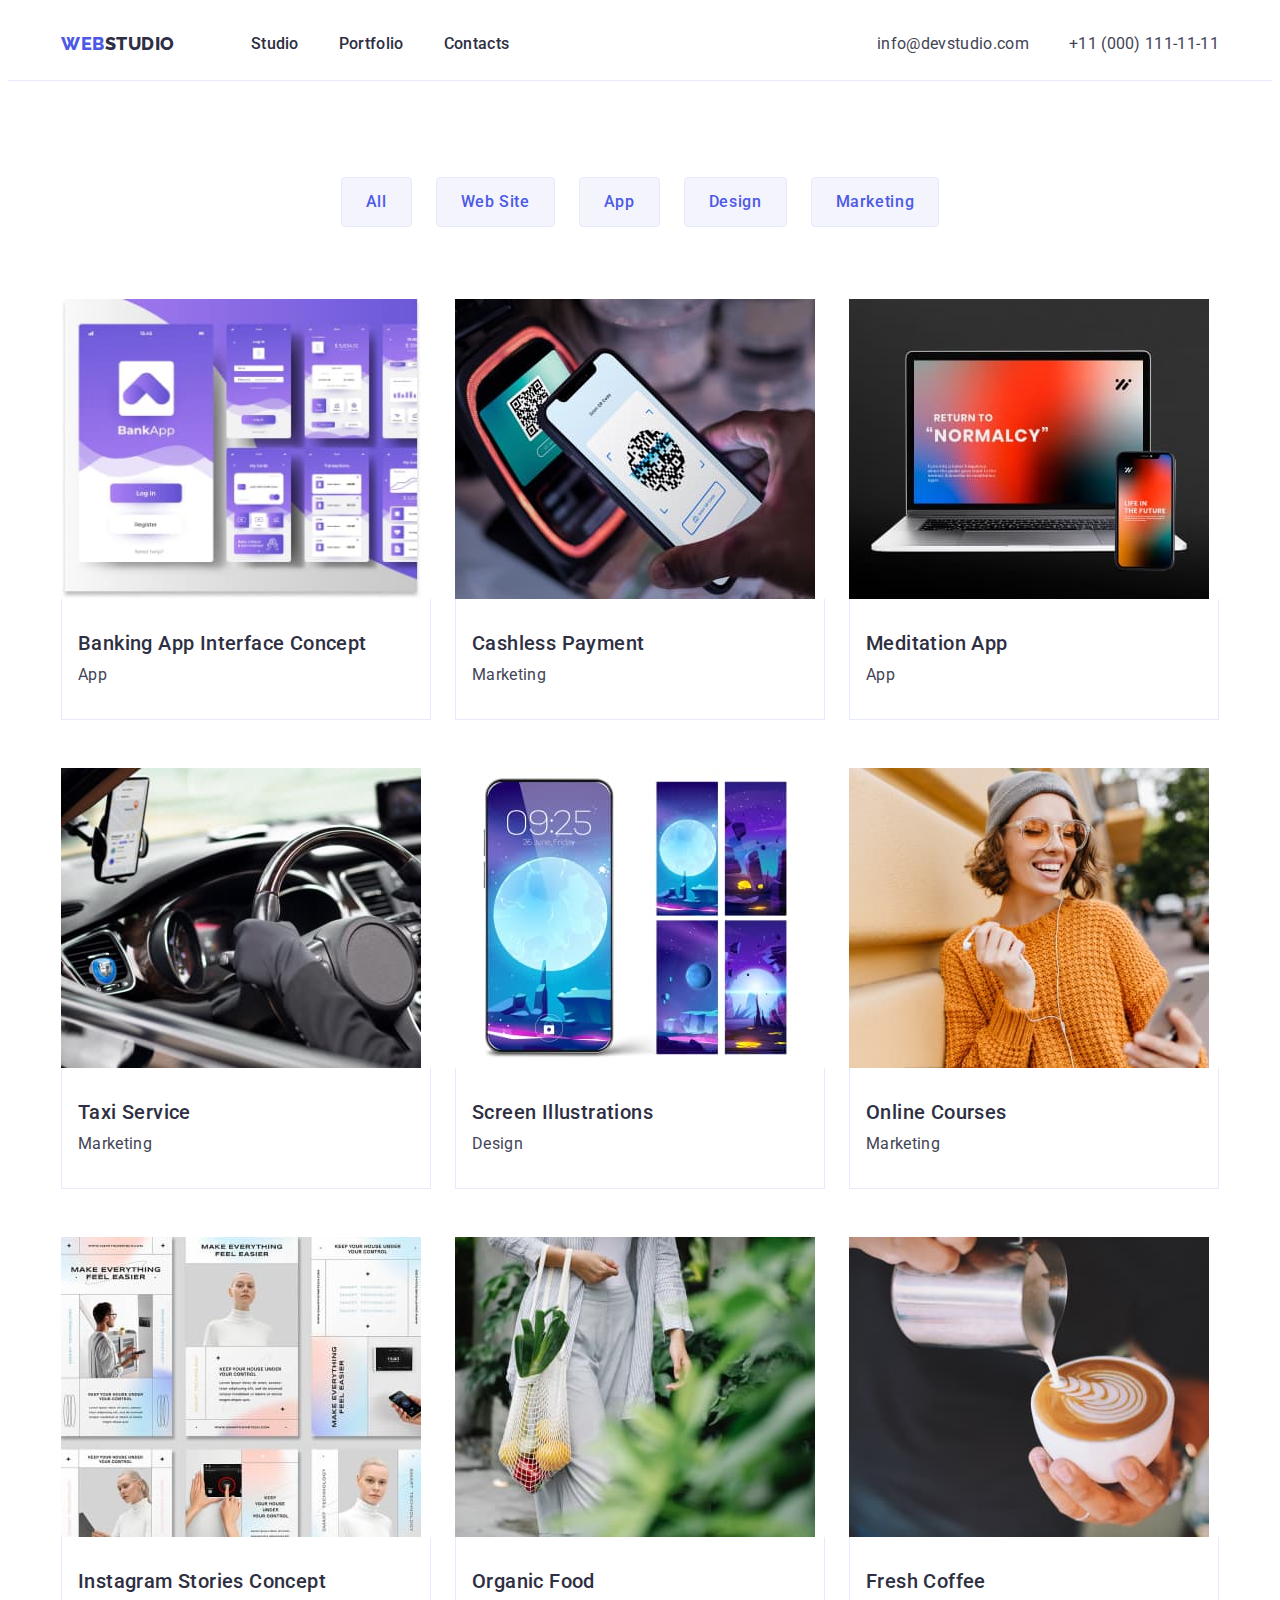
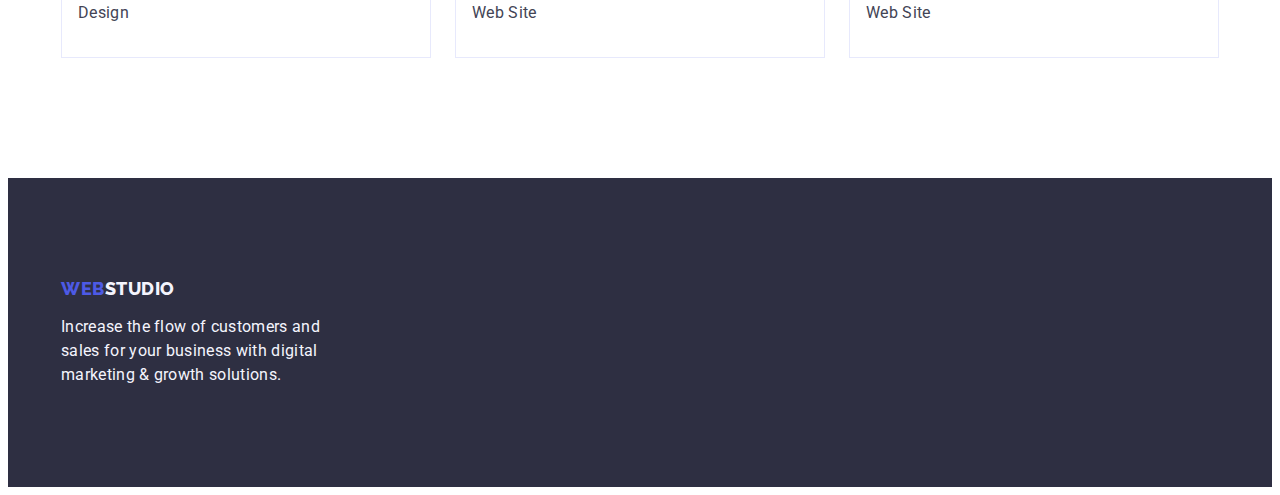
==== portfolio.html @ eef268c7 "Initial commit" ====
<!DOCTYPE html>
<html lang="en">
  <head>
    <meta charset="UTF-8" />
    <meta http-equiv="X-UA-Compatible" content="IE=edge" />
    <meta name="viewport" content="width=device-width, initial-scale=1.0" />
    <title>Document</title>
    <link rel="preconnect" href="https://fonts.googleapis.com" />
    <link rel="preconnect" href="https://fonts.gstatic.com" crossorigin />
    <link
      href="https://fonts.googleapis.com/css2?family=Raleway:wght@800&family=Roboto:wght@400;500;700;900&display=swap"
      rel="stylesheet"
    />
    <link
      href="https://cdnjs.cloudflare.com/ajax/libs/modern-normalize/1.1.0/modern-normalize.min.css"
      rel="stylesheet"
      integrity="sha512-wpPYUAdjBVSE4KJnH1VR1HeZfpl1ub8YT/NKx4PuQ5NmX2tKuGu6U/JRp5y+Y8XG2tV+wKQpNHVUX03MfMFn9Q=="
      crossorigin="anonymous"
      referrerpolicy="no-referrer"
    />
    <link rel="stylesheet" href="./css/styles.css" />
  </head>
  <body>
    <header class="header">
      <div class="container-header container">
        <nav class="navigation">
          <a class="logo link" href="./index.html"
            >Web<span class="logo-header">Studio</span></a
          >
          <ul class="nav-list list">
            <li>
              <a class="nav-link link" href="./index.html">Studio</a>
            </li>
            <li>
              <a class="nav-link link" href="./portfolio.html">Portfolio</a>
            </li>
            <li>
              <a class="nav-link link" href="">Contacts</a>
            </li>
          </ul>
        </nav>
        <address class="address">
          <ul class="list list-address">
            <li>
              <a class="contact-link link" href="mailto:info@devstudio.com"
                >info@devstudio.com</a
              >
            </li>
            <li>
              <a class="contact-link link" href="tel:+110001111111"
                >+11 (000) 111-11-11</a
              >
            </li>
          </ul>
        </address>
      </div>
    </header>

    <main>
      <section class="portfolio">
        <div class="container">
          <div class="section-title-content">
            <h1 hidden class="section-title">Portfolio</h1>
          </div>
          <ul class="list portfolio-list">
            <li><button class="portfolio-btn" type="button">All</button></li>
            <li>
              <button class="portfolio-btn" type="button">Web Site</button>
            </li>
            <li><button class="portfolio-btn" type="button">App</button></li>
            <li><button class="portfolio-btn" type="button">Design</button></li>
            <li>
              <button class="portfolio-btn" type="button">Marketing</button>
            </li>
          </ul>
          <ul class="list cart-list">
            <li class="cart-item">
              <a class="link" href="">
                <img
                  src="./images/card1.jpg"
                  alt="Banking App"
                  width="360"
                  height="300"
                />
                <div class="portfolio-item-content">
                  <h2 class="portfolio-title">Banking App Interface Concept</h2>
                  <p class="portfolio-desc">App</p>
                </div>
              </a>
            </li>
            <li class="cart-item">
              <a class="link" href="">
                <img
                  src="./images/card2.jpg"
                  alt="phone"
                  width="360"
                  height="300"
                />
                <div class="portfolio-item-content">
                  <h2 class="portfolio-title">Cashless Payment</h2>
                  <p class="portfolio-desc">Marketing</p>
                </div>
              </a>
            </li>
            <li class="cart-item">
              <a class="link" href="">
                <img
                  src="./images/card3.jpg"
                  alt="laptop"
                  width="360"
                  height="300"
                />
                <div class="portfolio-item-content">
                  <h2 class="portfolio-title">Meditation App</h2>
                  <p class="portfolio-desc">App</p>
                </div>
              </a>
            </li>
            <li class="cart-item">
              <a class="link" href="">
                <img
                  src="./images/card4.jpg"
                  alt="taxi"
                  width="360"
                  height="300"
                />
                <div class="portfolio-item-content">
                  <h2 class="portfolio-title">Taxi Service</h2>
                  <p class="portfolio-desc">Marketing</p>
                </div>
              </a>
            </li>
            <li class="cart-item">
              <a class="link" href="">
                <img
                  src="./images/card5.jpg"
                  alt="telefon"
                  width="360"
                  height="300"
                />
                <div class="portfolio-item-content">
                  <h2 class="portfolio-title">Screen Illustrations</h2>
                  <p class="portfolio-desc">Design</p>
                </div>
              </a>
            </li>
            <li class="cart-item">
              <a class="link" href="">
                <img
                  src="./images/card6.jpg"
                  alt="women"
                  width="360"
                  height="300"
                />
                <div class="portfolio-item-content">
                  <h2 class="portfolio-title">Online Courses</h2>
                  <p class="portfolio-desc">Marketing</p>
                </div>
              </a>
            </li>
            <li class="cart-item">
              <a class="link" href="">
                <img
                  src="./images/card7.jpg"
                  alt="Stories"
                  width="360"
                  height="300"
                />
                <div class="portfolio-item-content">
                  <h2 class="portfolio-title">Instagram Stories Concept</h2>
                  <p class="portfolio-desc">Design</p>
                </div>
              </a>
            </li>
            <li class="cart-item">
              <a class="link" href="">
                <img
                  src="./images/card8.jpg"
                  alt="Organic Food"
                  width="360"
                  height="300"
                />
                <div class="portfolio-item-content">
                  <h2 class="portfolio-title">Organic Food</h2>
                  <p class="portfolio-desc">Web Site</p>
                </div>
              </a>
            </li>
            <li class="cart-item">
              <a class="link" href="">
                <img
                  src="./images/card9.jpg"
                  alt="Coffee"
                  width="360"
                  height="300"
                />
                <div class="portfolio-item-content">
                  <h2 class="portfolio-title">Fresh Coffee</h2>
                  <p class="portfolio-desc">Web Site</p>
                </div>
              </a>
            </li>
          </ul>
        </div>
      </section>
    </main>

    <footer class="footer">
      <div class="container">
        <a class="logo link logo-footer-bock" href="./index.html"
          >Web<span class="logo-footer">Studio</span></a
        >

        <p class="footer-desc">
          Increase the flow of customers and sales for your business with
          digital marketing & growth solutions.
        </p>
      </div>
    </footer>
  </body>
</html>
---- css/styles.css ----
:root{
    --primary-text-color:#434455;
    --secondary-text-color: #2E2F42;
    --primary-logo-color:#4D5AE5;
    --accent-color:#404BBF;
    --contact-text-color:#434455;
    --bg-color:#FFFFFF;
    --bg-hero:#2E2F42;
    --hero-titlle-color:#FFFFFF;
    --bg-button: #4D5AE5;
    --bg-team:#F4F4FD; 
    --logo-footer: #F4F4FD;
 } 
body{
    font-family: 'Roboto', sans-serif;
    color:var(--primary-text-color);
    background-color:var(--bg-color);
}
.link{
    text-decoration: none;
}
.list{
    list-style: none;
}
img {
    display: block;
}
ul {
    margin-top: 0;
    margin-bottom: 0;
    padding-left: 0;
}
h1, h2, h3, h4,
p {
    margin-top: 0;
    margin-bottom: 0;

}

.container-header {
    display: flex;
     
}

.container{
 width: 1158px;
 padding: 0 15px;
 margin-left: auto;
 margin-right: auto;
}
/* header */
.header{
    border-bottom: 1px solid #E7E9FC;
}
.navigation{
    display: flex;
    align-items: center;
}
.nav-list {
    display: flex;
    gap: 40px;
}
.list-address{
    display: flex;
    gap: 40px;
}
.address{
    margin-left: auto;
}
.logo {
margin-right: 76px;
 font-family: 'Raleway',sans-serif;
font-weight: 800;
font-size: 18px;
line-height: 1.17;
letter-spacing: 0.03em;
text-transform: uppercase;
color: var(--primary-logo-color);
}
.logo-header {
    color: var(--secondary-text-color);

}

.nav-link {
    font-weight: 500;
font-size: 16px;
line-height: 1.5;
letter-spacing: 0.02em;
color:var(--secondary-text-color);
padding: 24px 0;
display: block;
}

.nav-link:hover,
.nav-link:focus{
    color:var(--accent-color);
}

.address {
    font-style: normal;

}
.contact-link {
font-size: 16px;
line-height: 1.5;
letter-spacing: 0.02em;
color:var(--contact-text-color);
padding: 24px 0;
display: block;
}
.contact-link:hover,
.contact-link:focus{
    color:var(--accent-color);
}
/* section 1 */
.hero {
   background-color: var(--bg-hero);
   padding-top: 188px;
   padding-bottom: 188px;
}
.hero-tittle {
   max-width: 496px;
    margin-left: auto;
    margin-right: auto;
    margin-bottom: 48px;
font-weight: 700;
font-size: 56px;
line-height: 1.07;
text-align: center;
letter-spacing: 0.02em;
color:var(--hero-titlle-color);
}
.hero-btn {
    display: block;
    margin-left: auto;
    margin-right: auto;
    min-width: 169px;
   height: 56px;
   border: none;
   border-radius: 4px;
    font-family: 'Roboto',sans-serif;
font-weight: 500;
font-size: 16px;
line-height: 1.5;
letter-spacing: 0.04em;
background-color: var(--bg-button);
color: var(--hero-titlle-color);
cursor: pointer;
}
.hero-btn:hover,
.hero-btn:focus{
    background-color: var(--accent-color);
}
/* section 2 */
.feature{
    padding: 120px 0;
}
.feature-list{
    display: flex;
gap: 24px;
}
.feature-item{
    width: calc((100% - 72px) / 4);
}
.feature-title {
 margin-bottom: 8px;
    font-weight: 500;
font-size: 20px;
line-height: 1.2;
letter-spacing: 0.02em;

color:var(--secondary-text-color);

}
.feature-text {
    width: 264px;

font-size: 16px;
line-height: 1.5;
letter-spacing: 0.02em;
color:var(--primary-text-color);

}
/* section 3 */
.doing{
    padding-bottom: 120px;

}
.doing-list{
    display: flex;
    gap: 24px;
}
.section-title{
 margin-bottom: 72px;
    font-weight: 700;
font-size: 36px;
line-height: 1.11;
text-align: center;
letter-spacing: 0.02em;
text-transform: capitalize;

color:var(--secondary-text-color);

}
.doing-item{
    width: calc((100% - 48px) / 3);

}

/* section 4 */
.team{
    padding: 120px 0;
    background-color: var(--bg-team);
}
.team-list{
    display: flex;
   gap: 24px;
}
.team-item{
    width: calc((100% - 72px) / 4); 
    border-radius: 0px 0px 4px 4px;
     
}
.team-item-content{
    padding: 32px 16px;
  
}
.team-title {
    margin-bottom: 8px;
font-weight: 500;
font-size: 20px;
line-height: 1.2;
text-align: center;
letter-spacing: 0.02em;
color:var(--secondary-text-color);

}
.team-desc {
   
font-size: 16px;
line-height: 1.5;
text-align: center;
letter-spacing: 0.02em;


color: var(--primary-text-color);

}
.team-item{
    background-color: var(--bg-color);
}
/* footer */
.footer {
   padding: 100px 0;
    background-color: var(--bg-hero);
}

.logo-footer {
    color: var(--logo-footer);
}
.logo-footer-bock{
    display: inline-block;
    margin-bottom: 16px;
}
.footer-desc { 
    max-width: 264px;
    font-size: 16px;
line-height: 1.5;
letter-spacing: 0.02em;
color:var(--logo-footer);
}

/* portfolio */
.portfolio{
    padding-top: 96px;
    padding-bottom: 120px;
}
.portfolio-list{
    display: flex;
    justify-content: center;
    gap: 24px;
    margin-bottom: 72px;

}
.portfolio-btn{
    padding: 12px 24px;
    border: 1px solid #E7E9FC;
border-radius: 4px;
    font-family: 'Roboto',sans-serif;
font-style: normal;
font-weight: 500;
font-size: 16px;
line-height: 1.5;
letter-spacing: 0.04em;
color:var(--bg-button);
cursor: pointer;
 background-color:var(--bg-team) ;

}
.portfolio-btn:hover,
.portfolio-btn:focus{
    color: var(--hero-titlle-color);
    background-color: var(--accent-color);
    border: 1px solid transparent;
}
.cart-list{
    display: flex;
    flex-wrap: wrap;
    column-gap: 24px;
    row-gap: 48px;

}
.cart-item{
    width: calc((100% - 48px) / 3); 

}
.portfolio-item-content{
    padding: 32px 16px;
    border: 1px solid #E7E9FC;
    border-top: none;
}
.portfolio-title {
    margin-bottom: 8px;
    font-weight: 500;
font-size: 20px;
line-height: 1.2;
letter-spacing: 0.02em;
color:var(--secondary-text-color);

}
.portfolio-desc {
    font-size: 16px;
line-height: 1.5;
letter-spacing: 0.02em;
color:var(--primary-text-color);

}
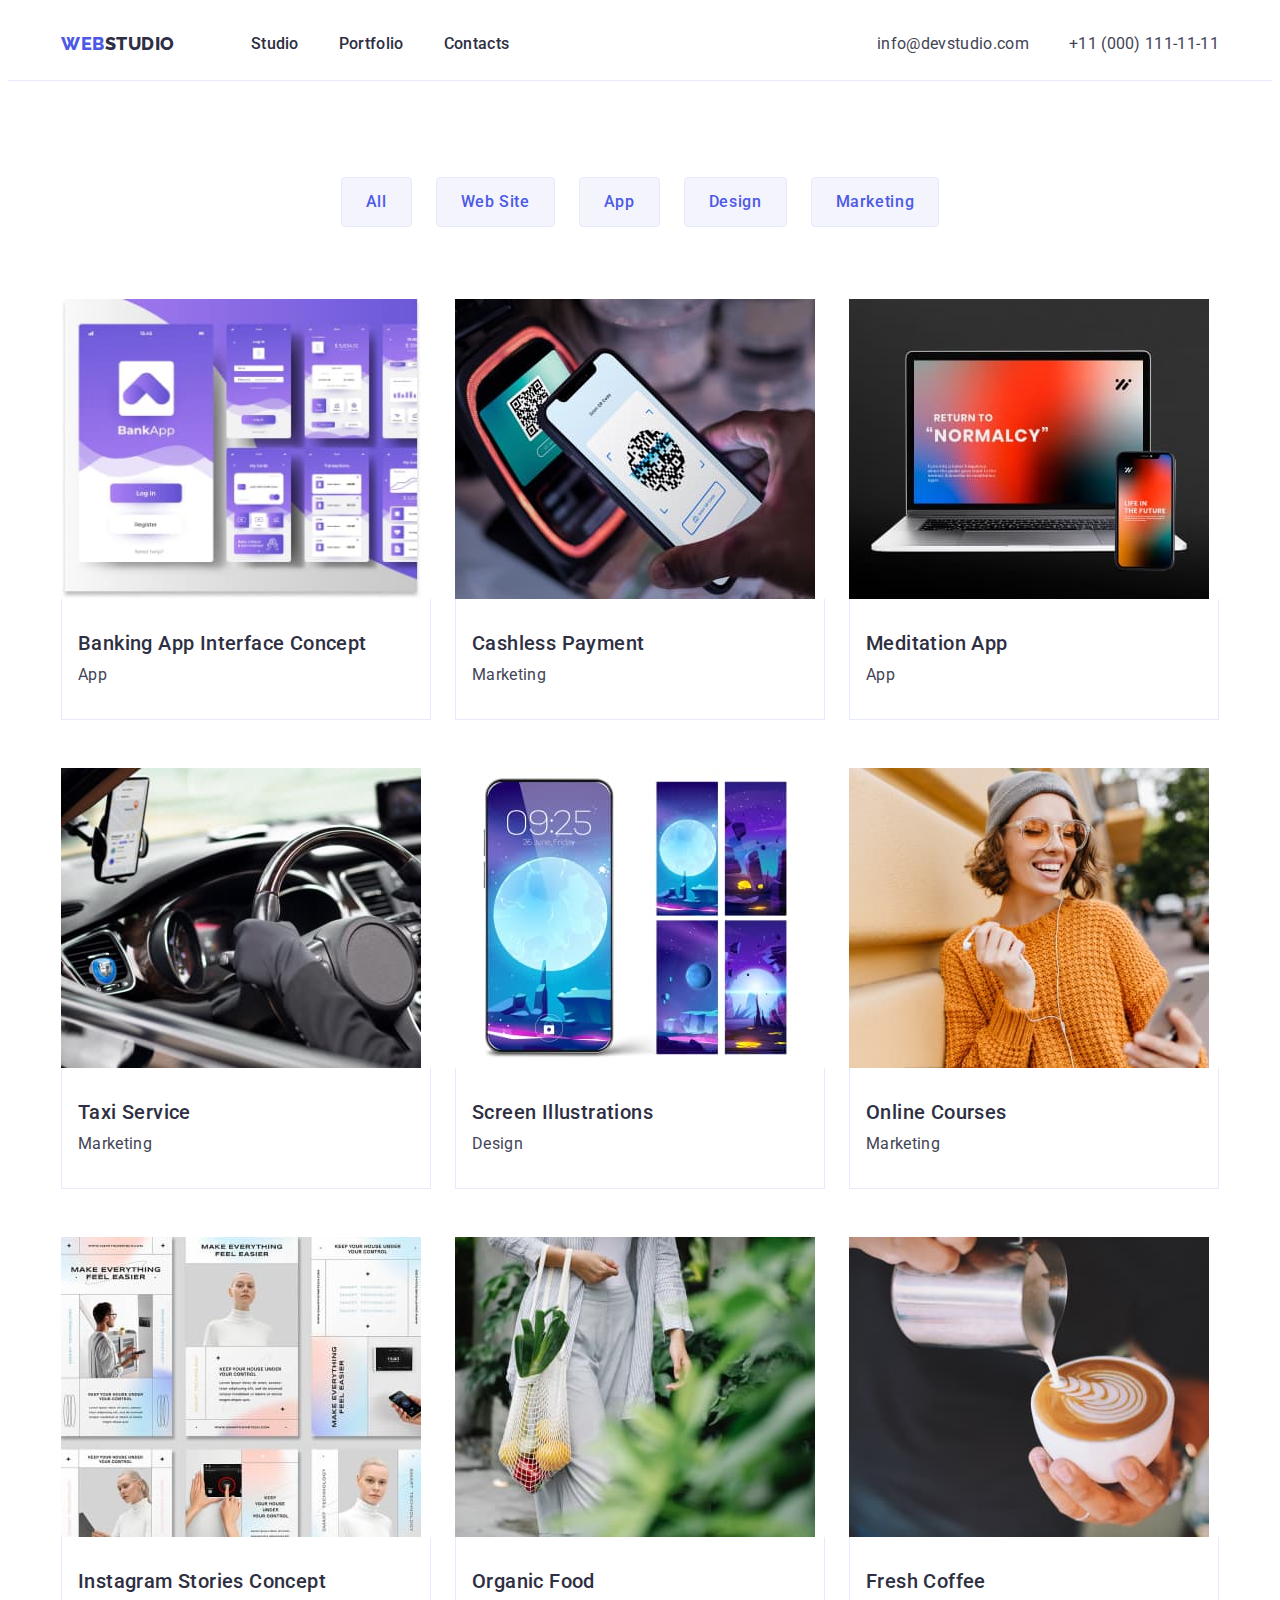
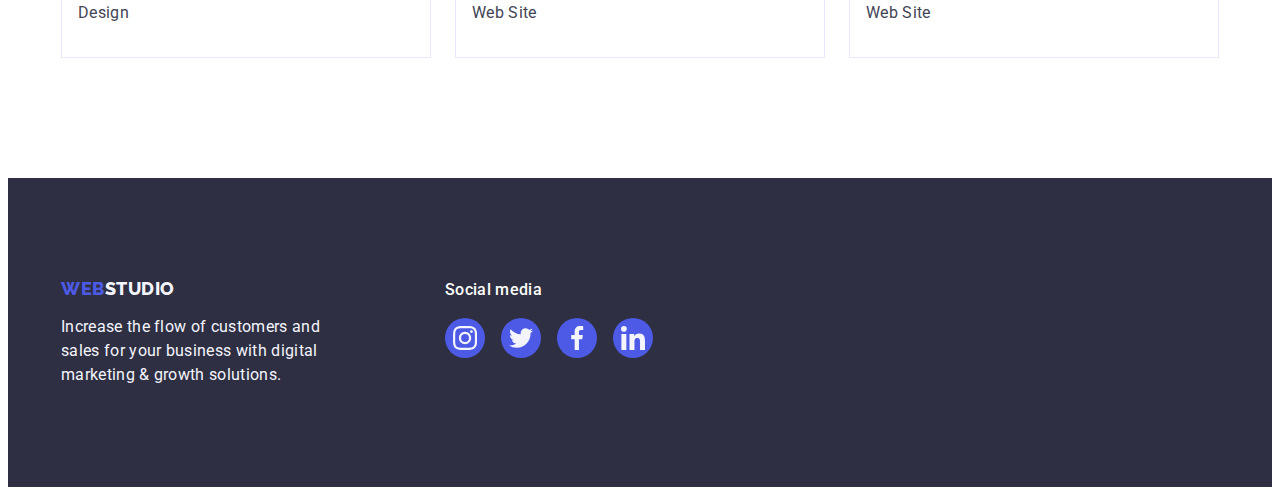
==== commit 3cf54401: "add" ====
--- a/portfolio.html
+++ b/portfolio.html
@@ -75,9 +75,9 @@
           </ul>
           <ul class="list cart-list">
             <li class="cart-item">
-              <a class="link" href="">
-                <img
-                  src="./images/card1.jpg"
+              <a class="link card-link" href="">
+                <img
+                  src="./images/portfolio/card1.jpg"
                   alt="Banking App"
                   width="360"
                   height="300"
@@ -89,9 +89,9 @@
               </a>
             </li>
             <li class="cart-item">
-              <a class="link" href="">
-                <img
-                  src="./images/card2.jpg"
+              <a class="link card-link" href="">
+                <img
+                  src="./images/portfolio/card2.jpg"
                   alt="phone"
                   width="360"
                   height="300"
@@ -103,9 +103,9 @@
               </a>
             </li>
             <li class="cart-item">
-              <a class="link" href="">
-                <img
-                  src="./images/card3.jpg"
+              <a class="link card-link" href="">
+                <img
+                  src="./images/portfolio/card3.jpg"
                   alt="laptop"
                   width="360"
                   height="300"
@@ -117,9 +117,9 @@
               </a>
             </li>
             <li class="cart-item">
-              <a class="link" href="">
-                <img
-                  src="./images/card4.jpg"
+              <a class="link card-link" href="">
+                <img
+                  src="./images/portfolio/card4.jpg"
                   alt="taxi"
                   width="360"
                   height="300"
@@ -131,9 +131,9 @@
               </a>
             </li>
             <li class="cart-item">
-              <a class="link" href="">
-                <img
-                  src="./images/card5.jpg"
+              <a class="link card-link" href="">
+                <img
+                  src="./images/portfolio/card5.jpg"
                   alt="telefon"
                   width="360"
                   height="300"
@@ -145,9 +145,9 @@
               </a>
             </li>
             <li class="cart-item">
-              <a class="link" href="">
-                <img
-                  src="./images/card6.jpg"
+              <a class="link card-link" href="">
+                <img
+                  src="./images/portfolio/card6.jpg"
                   alt="women"
                   width="360"
                   height="300"
@@ -159,9 +159,9 @@
               </a>
             </li>
             <li class="cart-item">
-              <a class="link" href="">
-                <img
-                  src="./images/card7.jpg"
+              <a class="link card-link" href="">
+                <img
+                  src="./images/portfolio/card7.jpg"
                   alt="Stories"
                   width="360"
                   height="300"
@@ -173,9 +173,9 @@
               </a>
             </li>
             <li class="cart-item">
-              <a class="link" href="">
-                <img
-                  src="./images/card8.jpg"
+              <a class="link card-link" href="">
+                <img
+                  src="./images/portfolio/card8.jpg"
                   alt="Organic Food"
                   width="360"
                   height="300"
@@ -187,9 +187,9 @@
               </a>
             </li>
             <li class="cart-item">
-              <a class="link" href="">
-                <img
-                  src="./images/card9.jpg"
+              <a class="link card-link" href="">
+                <img
+                  src="./images/portfolio/card9.jpg"
                   alt="Coffee"
                   width="360"
                   height="300"
@@ -206,15 +206,50 @@
     </main>
 
     <footer class="footer">
-      <div class="container">
-        <a class="logo link logo-footer-bock" href="./index.html"
-          >Web<span class="logo-footer">Studio</span></a
-        >
+      <div class="container footer-contener">
+        <div class="logo-wrap">
+          <a class="logo link logo-footer-bock" href="./index.html"
+            >Web<span class="logo-footer">Studio</span></a
+          >
+          <p class="footer-desc">
+            Increase the flow of customers and sales for your business with
+            digital marketing & growth solutions.
+          </p>
+        </div>
 
-        <p class="footer-desc">
-          Increase the flow of customers and sales for your business with
-          digital marketing & growth solutions.
-        </p>
+        <div class="footer-item-content">
+          <p class="footer-media">Social media</p>
+          <ul class="footer-soc-list list">
+            <li class="footer-soc-item">
+              <a href="" class="footer-soc-link">
+                <svg class="footer-soc-icon" width="24" height="24">
+                  <use href="./images/icons.svg#icon-instagram"></use>
+                </svg>
+              </a>
+            </li>
+            <li class="footer-soc-item">
+              <a href="" class="footer-soc-link">
+                <svg class="footer-soc-icon" width="24" height="24">
+                  <use href="./images/icons.svg#icon-twitter"></use>
+                </svg>
+              </a>
+            </li>
+            <li class="footer-soc-item">
+              <a href="" class="footer-soc-link">
+                <svg class="footer-soc-icon" width="24" height="24">
+                  <use href="./images/icons.svg#icon-facebook"></use>
+                </svg>
+              </a>
+            </li>
+            <li class="footer-soc-item">
+              <a href="" class="footer-soc-link">
+                <svg class="footer-soc-icon" width="24" height="24">
+                  <use href="./images/icons.svg#icon-linkedin"></use>
+                </svg>
+              </a>
+            </li>
+          </ul>
+        </div>
       </div>
     </footer>
   </body>
--- a/css/styles.css
+++ b/css/styles.css
@@ -116,6 +116,13 @@
 }
 /* section 1 */
 .hero {
+    background-image: linear-gradient(rgba(46, 47, 66, 0.7), rgba(46, 47, 66, 0.7)), url(../images/people1.jpg);
+max-width: 1440px;
+    background-repeat: no-repeat;
+    background-position: center;
+    background-size: cover;
+   margin-left: auto;
+   margin-right: auto;
    background-color: var(--bg-hero);
    padding-top: 188px;
    padding-bottom: 188px;
@@ -133,6 +140,7 @@
 color:var(--hero-titlle-color);
 }
 .hero-btn {
+    box-shadow: 0px 4px 4px rgba(0, 0, 0, 0.15);
     display: block;
     margin-left: auto;
     margin-right: auto;
@@ -164,6 +172,15 @@
 .feature-item{
     width: calc((100% - 72px) / 4);
 }
+.icon-wrap{
+    height: 112px;
+    background: #F4F4FD;
+    border-radius: 4px;
+    display: flex;
+    justify-content: center;
+    align-items: center;
+    margin-bottom: 8px;
+}
 .feature-title {
  margin-bottom: 8px;
     font-weight: 500;
@@ -211,6 +228,9 @@
 
 /* section 4 */
 .team{
+    box-shadow: 0px 1px 6px rgba(46, 47, 66, 0.08),
+     0px 1px 1px rgba(46, 47, 66, 0.16), 
+     0px 2px 1px rgba(46, 47, 66, 0.08);
     padding: 120px 0;
     background-color: var(--bg-team);
 }
@@ -243,13 +263,75 @@
 line-height: 1.5;
 text-align: center;
 letter-spacing: 0.02em;
-
+margin-bottom: 8px;
 
 color: var(--primary-text-color);
 
 }
 .team-item{
     background-color: var(--bg-color);
+}
+.social-list{
+    display: flex;
+    gap: 24px;
+    justify-content: center;
+
+}
+.social-item {
+    width: 40px;
+    height: 40px;
+}
+
+.social-link {
+    width: 100%;
+    height: 100%;
+    display: flex;
+    border-radius: 50%;
+    justify-content: center;
+    align-items: center;
+    background-color: #4D5AE5;
+    
+}
+.social-link:hover,
+.social-link:focus{background-color:#404BBF}
+.social-icon {
+    fill: #F4F4FD;
+
+}
+
+
+/* customers */
+.customers{
+    padding-top: 120px;
+    padding-bottom: 120px;
+}
+.customers-list{
+    display: flex;
+    gap: 24px;
+}
+.customers-item{
+    height: 88px;
+    width: calc((100% - 120px) / 6);
+
+}
+.customers-link{
+    width: 100%;
+    height: 100%;
+    display: flex;
+    border: 1px solid #8E8F99;
+        border-radius: 4px;
+    justify-content: center;
+    align-items: center;
+    color: #8E8F99;
+
+}
+.customers-icon {
+    fill: currentColor;
+}
+.customers-link:hover,
+.customers-link:focus{
+    color: #404BBF;
+    border-color: #404BBF;
 }
 /* footer */
 .footer {
@@ -271,6 +353,53 @@
 letter-spacing: 0.02em;
 color:var(--logo-footer);
 }
+.footer-media{
+
+    font-size: 16px;
+    line-height: 1.5;
+    letter-spacing: 0.02em;
+    color: #FFFFFF;
+    font-weight: 500;
+    margin-bottom: 16px;
+
+}
+
+.footer-contener{
+    display: flex;
+}
+.logo-wrap{
+    margin-right: 120px;
+}
+.footer-soc-list {
+    display: flex;
+    gap: 16px;
+
+}
+
+.footer-soc-item {
+    width: 40px;
+    height: 40px;
+}
+
+.footer-soc-link {
+    width: 100%;
+    height: 100%;
+    border-radius: 50%;
+    display: flex;
+    justify-content: center;
+    align-items: center;
+   background-color:#4D5AE5;
+}
+.footer-soc-link:hover,
+.footer-soc-link:focus{
+    background-color: #31D0AA;
+}
+.footer-soc-icon {
+    fill: #F4F4FD;
+}
+
+
+
 
 /* portfolio */
 .portfolio{
@@ -301,6 +430,7 @@
 }
 .portfolio-btn:hover,
 .portfolio-btn:focus{
+    box-shadow: 0px 3px 1px rgba(0, 0, 0, 0.1), 0px 2px 1px rgba(0, 0, 0, 0.08), 0px 2px 2px rgba(0, 0, 0, 0.12);
     color: var(--hero-titlle-color);
     background-color: var(--accent-color);
     border: 1px solid transparent;
@@ -311,6 +441,13 @@
     column-gap: 24px;
     row-gap: 48px;
 
+}
+.card-link{
+    display: block;
+}
+.card-link:hover,
+.card-link:focus{
+    box-shadow: 0px 1px 6px rgba(46, 47, 66, 0.08), 0px 1px 1px rgba(46, 47, 66, 0.16), 0px 2px 1px rgba(46, 47, 66, 0.08);
 }
 .cart-item{
     width: calc((100% - 48px) / 3); 
